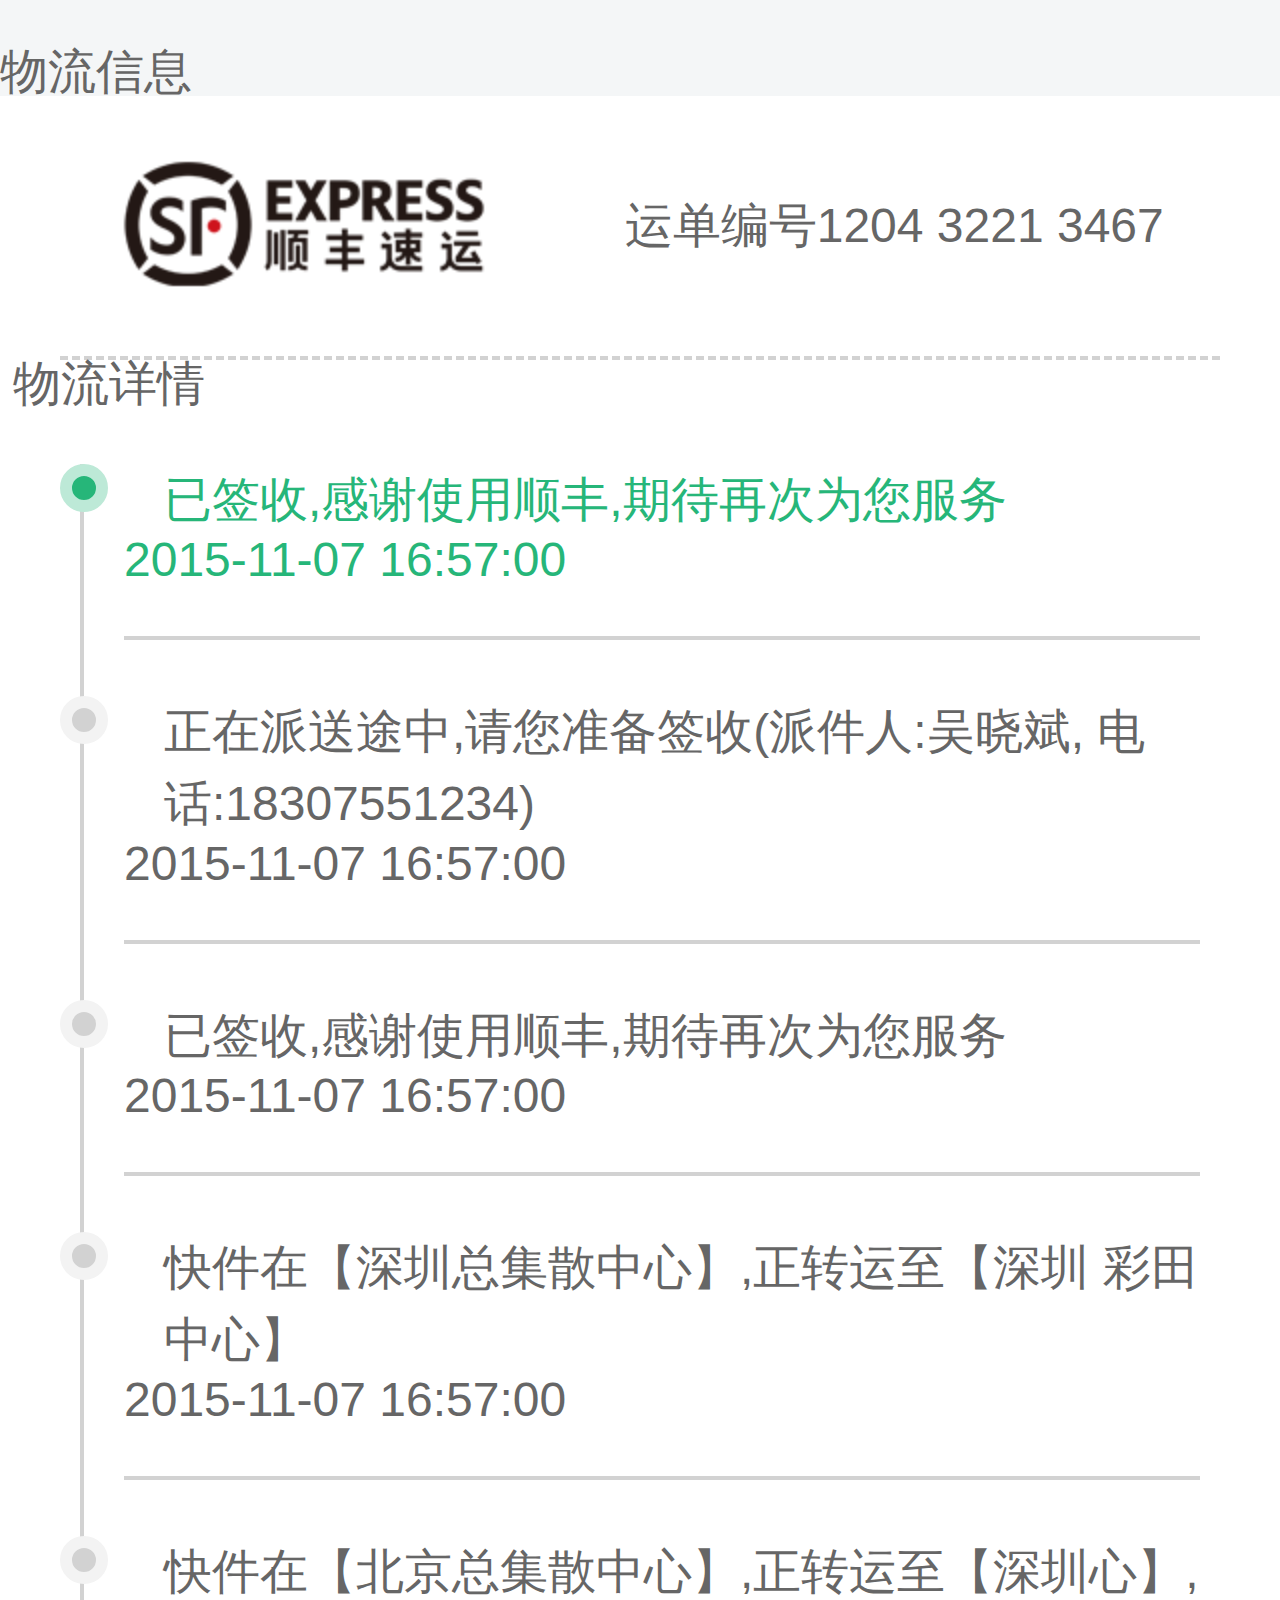
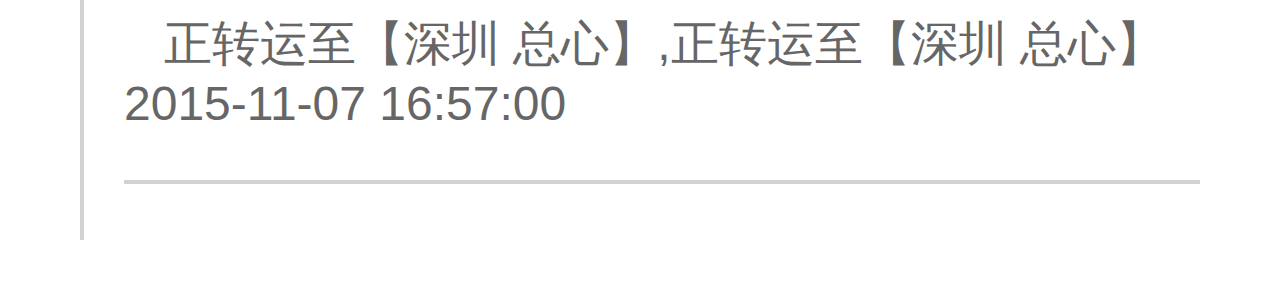
==== index.html @ 04d3c926 "less移动端分享" ====
<!DOCTYPE html>
<html lang="en">

<head>  
    <title>物流信息</title>
    <meta charset="UTF-8"> 
    <meta content="width=device-width,initial-scale=1.0,minimum-scale=1.0,maximum-scale=1.0,user-scalable=no" name="viewport">   
    <meta name="apple-mobile-web-app-status-bar-style" content="black" >
    <meta name="format-detection" content="telephone=no,email=no,adress=no">
    <meta name="screen-orientation" content="portrait">
    <meta name="x5-orientation" content="portrait">
    <meta name="full-screen" content="yes">
    <meta name="x5-fullscreen" content="true">
    <link rel="stylesheet" href="css/global.css">
    <link rel="stylesheet" href="css/style.css">  
    <script type="text/javascript" src="js/index.js"></script>
</head>
<body>
<div class="container">
  <header>
    <div class="row hbg-gray btb"> <a href="javascript: history.go(-1);"> <i class="btn btn-top">&nbsp;</i>
      <h1>物流信息</h1>
      </a> </div>
  </header>
  <div class="trace">
    <div class="trace-h">
      <div class="logo-trace">&nbsp;</div>
      <div class="trace-text"> 
        <!-- <p class="n">物流状态<span class="green">派送中</span></p>-->
        <p>运单编号<span>1204 3221 3467</span></p>
      </div>
    </div>
    <div class="trace-c">
      <div class="itemi"><i class="open">&nbsp;</i><span class="dw3">物流详情</span></div>
      <div class="package-status">
        <div class="status-box">
          <ul class="status-list">
            <li class="latest"> <div>已签收,感谢使用顺丰,期待再次为您服务</div>
              <p class="status-date">2015-11-07 16:57:00</p>
            </li>
            <li> <div>正在派送途中,请您准备签收(派件人:吴晓斌, 电话:18307551234)</div>
              <p class="status-date">2015-11-07 16:57:00</p>
            </li>
            <li> <div>已签收,感谢使用顺丰,期待再次为您服务</div>
              <p class="status-date">2015-11-07 16:57:00</p>
            </li>
            <li> <div>快件在【深圳总集散中心】,正转运至【深圳 彩田中心】</div>
              <p class="status-date">2015-11-07 16:57:00</p>
            </li>
            <li> <div>快件在【北京总集散中心】,正转运至【深圳心】,正转运至【深圳 总心】,正转运至【深圳 总心】</div>
              <p class="status-date">2015-11-07 16:57:00</p>
            </li>
          </ul>
        </div>
      </div>
    </div>
  </div>
</div>

<!--到个人中心的图标 -->
<div class="i-info"> <a href="index1.html"><i class="icon-home-fixed">&nbsp;</i></a> </div>
</body>
</html>
---- css/global.css ----
@charset "utf-8";
/* CSS Document */
*{margin:0; padding:0;}
body{width:100%;font-family:"Helvetica Neue", Helvetica, STHeiTi, sans-serif;line-height:1;}
.wrap{display:block;margin:0 auto;}

p,ul,li,h1,h2,img,dl,dd,div,span{ -webkit-tap-highlight-color:transparent;border:0;color:#666;font-size:1.2rem;}
body, div, dl, dt, dd, ul, ol, li, h1, h2, h3, h4, h5, h6, pre, form, fieldset, input, textarea, button, p, blockquote, th, td{font-weight:normal;font-size:1.2rem;border:0;}

em, i {
    font-style: normal;
}

table{border-collapse:collapse; border-spacing:0; empty-cells:show;}
ul,li{list-style:none;}
a{text-decoration:none; color:#595959;}
a:active, a:hover, a:focus, a:visited{outline: none; outline: 0;}
input:focus, button:focus,checkbox{outline: none !important; outline: 0 !important;}
input[type='submit']{background:none;}
input:active,
textarea:active{outline: none !important; outline: 0 !important;border: 0;}
input, button, textarea {
    border: 0;
    border-radius: 0;   
    -webkit-appearance: none;
    -webkit-box-sizing: border-box;
    box-sizing: border-box;}

.gray888{color:#888;}
a:visited{color:#595959;}
::-webkit-input-placeholder { 
    color:#CCC;
        font-size:1.3rem!important;
}
.none{display:none!important;}
/*.w100{width:100%;display:block;}*/
.flex{display:-webkit-box!important;display:-webkit-flex!important;}
.flex-end{-webkit-box-pack:end!important;-webkit-justify-content:flex-end!important;}
.aligncenter{-webkit-box-align:center!important;-webkit-align-items:center!important;}
.cell{-webkit-box-flex:1!important;-webkit-flex:1!important;}
.fixed{-webkit-box-flex:0!important;-webkit-flex:none!important;}
.flex-con{-webkit-box-flex:1;}
.flex-c{display:-webkit-box!important;display:-webkit-flex!important;-webkit-box-pack:center!important;-webkit-justify-content:center!important;}
.flex-cc{display:-webkit-box!important;display:-webkit-flex!important;-webkit-box-pack:center;-webkit-justify-content:center;-webkit-box-align:center;-webkit-align-items:center;}
.flex-sa{display:-webkit-flex;-webkit-justify-content:space-around;}
.flex-sb{display:-webkit-box!important;display:-webkit-flex!important;-webkit-box-pack:justify;-webkit-justify-content:space-between;}
.flex-sl{display:-webkit-box!important;display:-webkit-flex!important;-webkit-box-pack:start;-webkit-justify-content:flex-start;}
.grid2-inline{-webkit-box-flex:0!important;-webkit-flex:none!important;width:50%!important;text-align:center;}
.grid3-inline{-webkit-box-flex:0!important;-webkit-flex:none!important;width:33.33%!important;text-align:center;}
.grid4-inline{-webkit-box-flex:0!important;-webkit-flex:none!important;width:25%!important;text-align:center;}
.grid5-inline{-webkit-box-flex:0!important;-webkit-flex:none!important;width:20%!important;text-align:center;}
---- css/style.css ----
.hbg-gray {
  background: #f4f6f7;
}
.trace-h {
  display: -webkit-box !important;
  display: -webkit-flex !important;
  -webkit-box-pack: justify;
  -webkit-justify-content: space-around;
  -webkit-box-align: center;
  -webkit-align-items: center;
  margin: 0 1.5rem;
  vertical-align: middle;
  -webkit-box-sizing: border-box;
  font-size: 1.2rem;
  height: 6.6rem;
  border-bottom: 0.1rem dashed #d2d2d2;
}
.status-box {
  position: relative;
  margin-top: 1.4rem;
}
.status-list {
  margin: 0 2rem 0px;
  font-size: 1.2rem;
  color: #928F8F;
}
.status-list li {
  border-left: 0.1rem solid #d2d2d2;
  padding-bottom: 1.4rem;
}
.status-list li:before {
  content: "";
  margin-left: -0.6rem;
  display: inline-block;
  width: 0.6rem;
  height: 0.6rem;
  background: #d2d2d2;
  border: 0.3rem solid #f3f3f3;
  border-radius: 0.6rem;
  float: left;
}
.status-list li.latest:before {
  content: "";
  margin-left: -0.6rem;
  display: inline-block;
  width: 0.6rem;
  height: 0.6rem;
  background: #26b679;
  border: 0.3rem solid #bde9d7;
  border-radius: 0.6rem;
  float: left;
}
.latest > div,
.latest > p {
  color: #26b679;
}
.status-list div {
  margin-left: 2rem;
  font-size: 1.2rem;
  line-height: 1.5;
}
.status-list p {
  margin: 0;
  padding: 0;
  margin-left: 1rem;
  padding-bottom: 1.3rem;
  border-bottom: 0.1rem solid #d2d2d2;
}
.logo-trace {
  display: block;
  height: 3.8rem;
  width: 9.9rem;
  background: url(../img/icon-2.png) no-repeat 0 -20.1rem;
  background-size: 9.9rem;
}
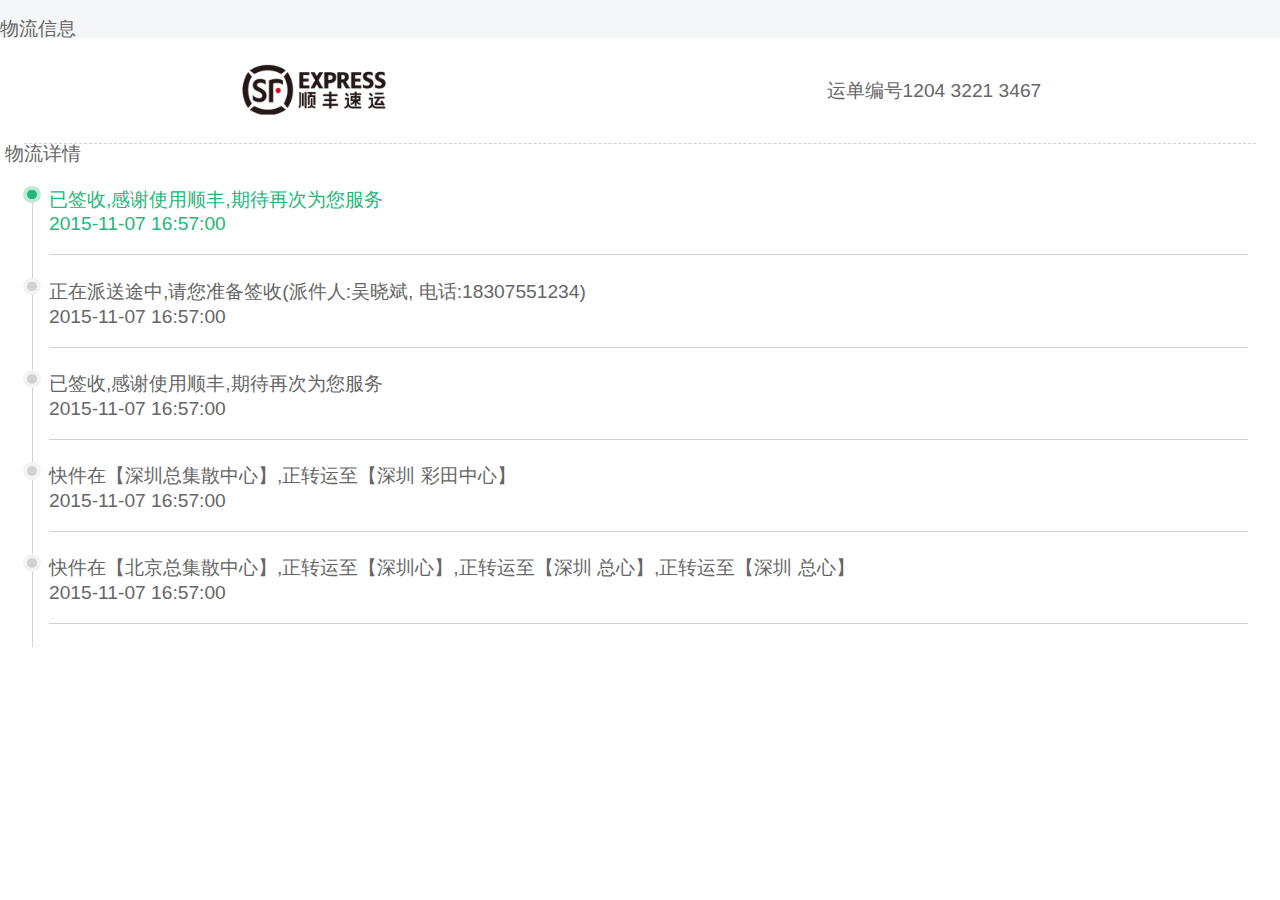
==== commit aff993b3: "测试ignore" ====
--- a/index.html
+++ b/index.html
@@ -58,7 +58,7 @@
 </div>
 
 <!--到个人中心的图标 -->
-<div class="i-info"> <a href="index1.html"><i class="icon-home-fixed">&nbsp;</i></a> </div>
+<div class="i-info"> <a href="index.html"><i class="icon-home-fixed">&nbsp;</i></a> </div>
 </body>
 </html>
 
--- a/css/style.css
+++ b/css/style.css
@@ -1,6 +1,8 @@
+@media -sass-debug-info{filename{font-family:file\:\/\/D\:\/other\/前端imp\/less-project\/css\/style\.less}line{font-family:\000032}}
 .hbg-gray {
   background: #f4f6f7;
 }
+@media -sass-debug-info{filename{font-family:file\:\/\/D\:\/other\/前端imp\/less-project\/css\/style\.less}line{font-family:\000033}}
 .trace-h {
   display: -webkit-box !important;
   display: -webkit-flex !important;
@@ -15,19 +17,23 @@
   height: 6.6rem;
   border-bottom: 0.1rem dashed #d2d2d2;
 }
+@media -sass-debug-info{filename{font-family:file\:\/\/D\:\/other\/前端imp\/less-project\/css\/style\.less}line{font-family:\000034}}
 .status-box {
   position: relative;
   margin-top: 1.4rem;
 }
+@media -sass-debug-info{filename{font-family:file\:\/\/D\:\/other\/前端imp\/less-project\/css\/style\.less}line{font-family:\000035}}
 .status-list {
   margin: 0 2rem 0px;
   font-size: 1.2rem;
   color: #928F8F;
 }
+@media -sass-debug-info{filename{font-family:file\:\/\/D\:\/other\/前端imp\/less-project\/css\/style\.less}line{font-family:\000036}}
 .status-list li {
   border-left: 0.1rem solid #d2d2d2;
   padding-bottom: 1.4rem;
 }
+@media -sass-debug-info{filename{font-family:file\:\/\/D\:\/other\/前端imp\/less-project\/css\/style\.less}line{font-family:\000037}}
 .status-list li:before {
   content: "";
   margin-left: -0.6rem;
@@ -39,6 +45,7 @@
   border-radius: 0.6rem;
   float: left;
 }
+@media -sass-debug-info{filename{font-family:file\:\/\/D\:\/other\/前端imp\/less-project\/css\/style\.less}line{font-family:\000038}}
 .status-list li.latest:before {
   content: "";
   margin-left: -0.6rem;
@@ -50,15 +57,18 @@
   border-radius: 0.6rem;
   float: left;
 }
+@media -sass-debug-info{filename{font-family:file\:\/\/D\:\/other\/前端imp\/less-project\/css\/style\.less}line{font-family:\000039}}
 .latest > div,
 .latest > p {
   color: #26b679;
 }
+@media -sass-debug-info{filename{font-family:file\:\/\/D\:\/other\/前端imp\/less-project\/css\/style\.less}line{font-family:\0000310}}
 .status-list div {
-  margin-left: 2rem;
+  margin-left: 1rem;
   font-size: 1.2rem;
   line-height: 1.5;
 }
+@media -sass-debug-info{filename{font-family:file\:\/\/D\:\/other\/前端imp\/less-project\/css\/style\.less}line{font-family:\0000311}}
 .status-list p {
   margin: 0;
   padding: 0;
@@ -66,6 +76,7 @@
   padding-bottom: 1.3rem;
   border-bottom: 0.1rem solid #d2d2d2;
 }
+@media -sass-debug-info{filename{font-family:file\:\/\/D\:\/other\/前端imp\/less-project\/css\/style\.less}line{font-family:\0000312}}
 .logo-trace {
   display: block;
   height: 3.8rem;
@@ -73,3 +84,4 @@
   background: url(../img/icon-2.png) no-repeat 0 -20.1rem;
   background-size: 9.9rem;
 }
+/*# sourceMappingURL=style.css.map */